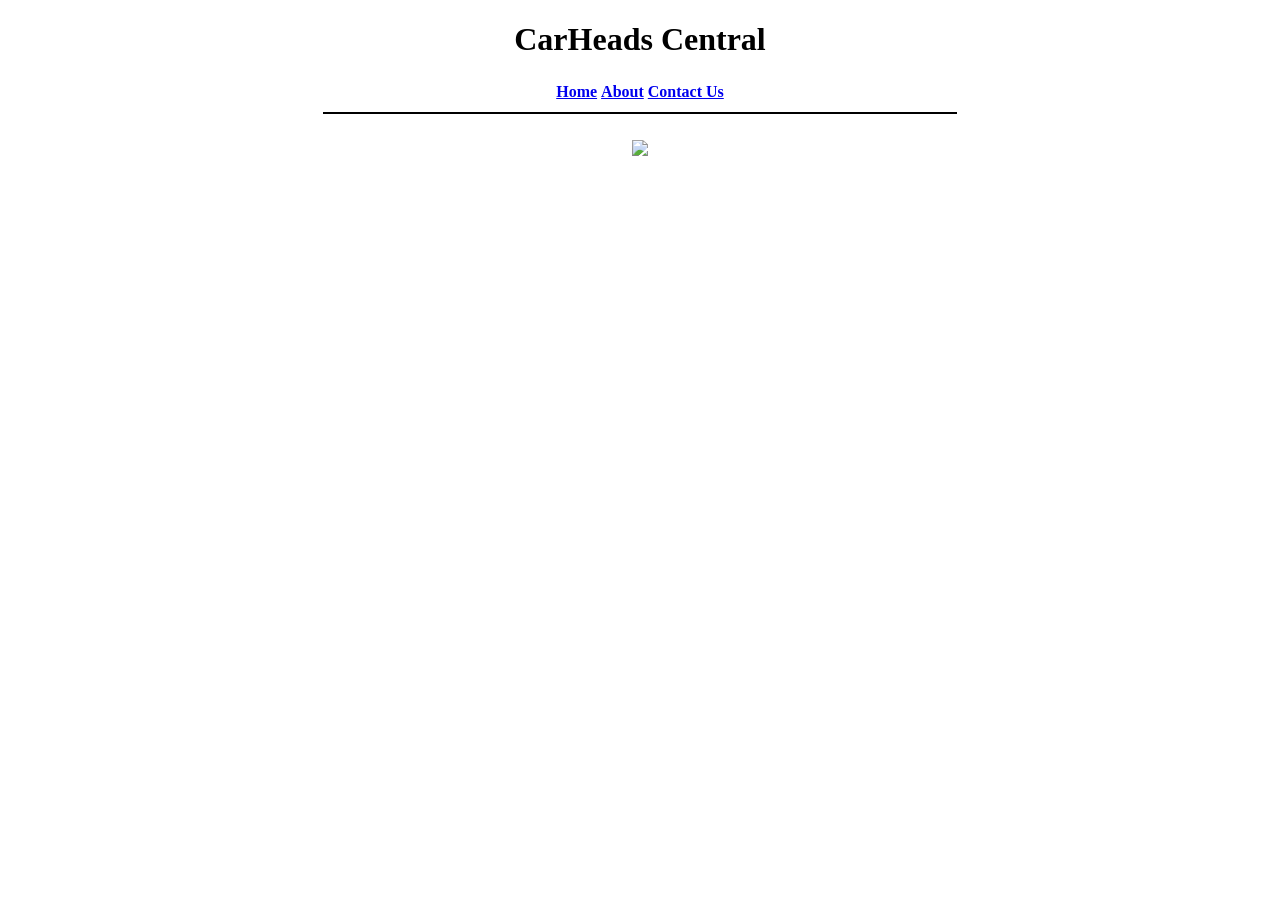
==== about.html @ f325de7a "Add files via upload" ====
<!DOCTYPE html>
<html>
    <head>
        <link rel="stylesheet" href="css/styles.css">
        <title>Home Page</title>
    </head>
    <body style="text-align: center;">
        <h1>CarHeads Central</h1>
        <table align="center">
            <tr>
                <th><a href=index.html>Home</a></th>
                <th><a href=about.html>About</a></th>
                <th><a href=contact.html>Contact Us</a></th>
            </tr>
        </table>
        <hr color="black" style="width: 50%;"></br>
        <img src="https://i0.wp.com/picjumbo.com/wp-content/uploads/lexus-supercar-hypersport-ai-concept-car-free-photo.jpg?w=2210&quality=70" height="200" class="center"></br></br>

        <iframe width="400" height="300" src="https://www.youtube-nocookie.com/embed/dQw4w9WgXcQ" title="Rick Astley - Never Gonna Give You Up (Official Video) (4K Remaster)" 
            frameborder="0" allow="accelerometer; autoplay; clipboard-write; encrypted-media; gyroscope; picture-in-picture; web-share" 
            referrerpolicy="strict-origin-when-cross-origin" allowfullscreen>
        </iframe>
    </body>
</html>
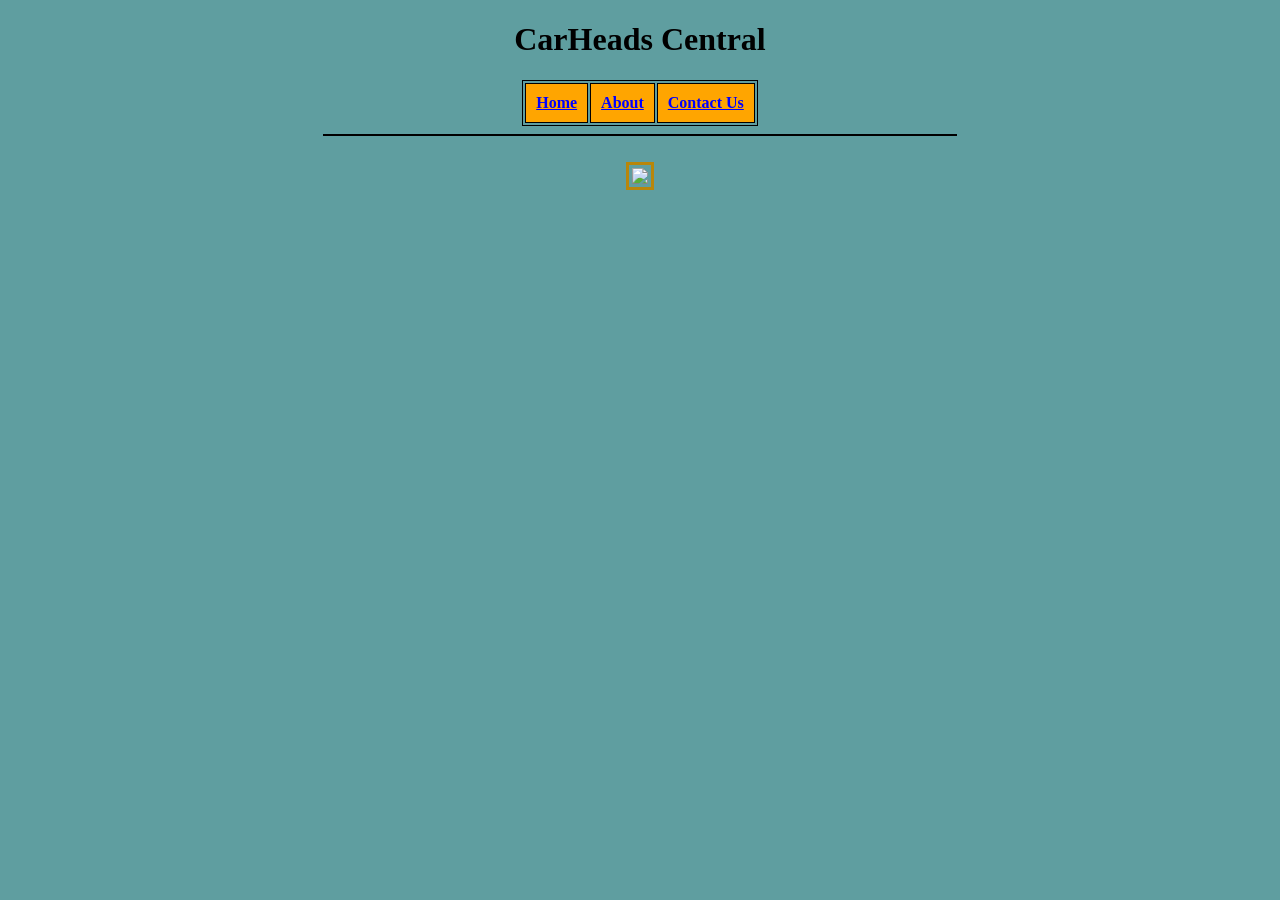
==== commit 3670074f: "Adjust iframe size in about.html Updated iframe dimensions for better display." ====
--- a/about.html
+++ b/about.html
@@ -16,7 +16,7 @@
         <hr color="black" style="width: 50%;"></br>
         <img src="https://i0.wp.com/picjumbo.com/wp-content/uploads/lexus-supercar-hypersport-ai-concept-car-free-photo.jpg?w=2210&quality=70" height="200" class="center"></br></br>
 
-        <iframe width="400" height="300" src="https://www.youtube-nocookie.com/embed/dQw4w9WgXcQ" title="Rick Astley - Never Gonna Give You Up (Official Video) (4K Remaster)" 
+        <iframe width="780" height="480" src="https://www.youtube-nocookie.com/embed/dQw4w9WgXcQ" title="Rick Astley - Never Gonna Give You Up (Official Video) (4K Remaster)" 
             frameborder="0" allow="accelerometer; autoplay; clipboard-write; encrypted-media; gyroscope; picture-in-picture; web-share" 
             referrerpolicy="strict-origin-when-cross-origin" allowfullscreen>
         </iframe>
@@ -24,3 +24,4 @@
 </html>
 
 
+
--- a/css/styles.css
+++ b/css/styles.css
@@ -0,0 +1,86 @@
+body {
+    background-color: cadetblue;
+}
+
+h1 {
+    text-align: center;
+}
+
+.center {
+    justify-content: center;
+    align-items: center;
+    border: 3px solid darkgoldenrod;
+    padding: 3px;
+}
+
+table, th {
+    border: 1px solid black;
+}
+
+th {
+    background-color: orange;
+    padding: 10px;
+}
+
+a:link {
+    color: blue;
+}
+
+a:visited {
+    color: purple;
+}
+
+a:hover {
+    color:red;
+}
+
+a:active {
+    color:royalblue;
+
+}
+
+.butt {
+    background-color: sienna;
+    color: blanchedalmond;
+    font-size: 15px;
+    padding: 12px;
+    border: none;
+    border-radius: 5px;
+    cursor: pointer;
+    
+}
+
+button {
+    display: block;
+    margin-left: auto;
+    margin-right: auto;
+    margin-top: 20px;
+}
+
+.radio-group-container {
+    display: flex;
+    justify-content: center;
+    align-items: center;
+    width: 100%; 
+}
+
+.radio-item {
+    margin: 0 10px; 
+}
+
+input[type=text], select, textarea {
+    width: 100%;
+    padding: 12px;
+    border: 1px solid beige;
+    border-radius: 4px;
+    box-sizing: border-box;
+    margin-top: 6px;
+    margin-bottom: 16px;
+    resize: vertical;
+}
+
+.form {
+    display: grid;
+    place-items: center;
+    
+}
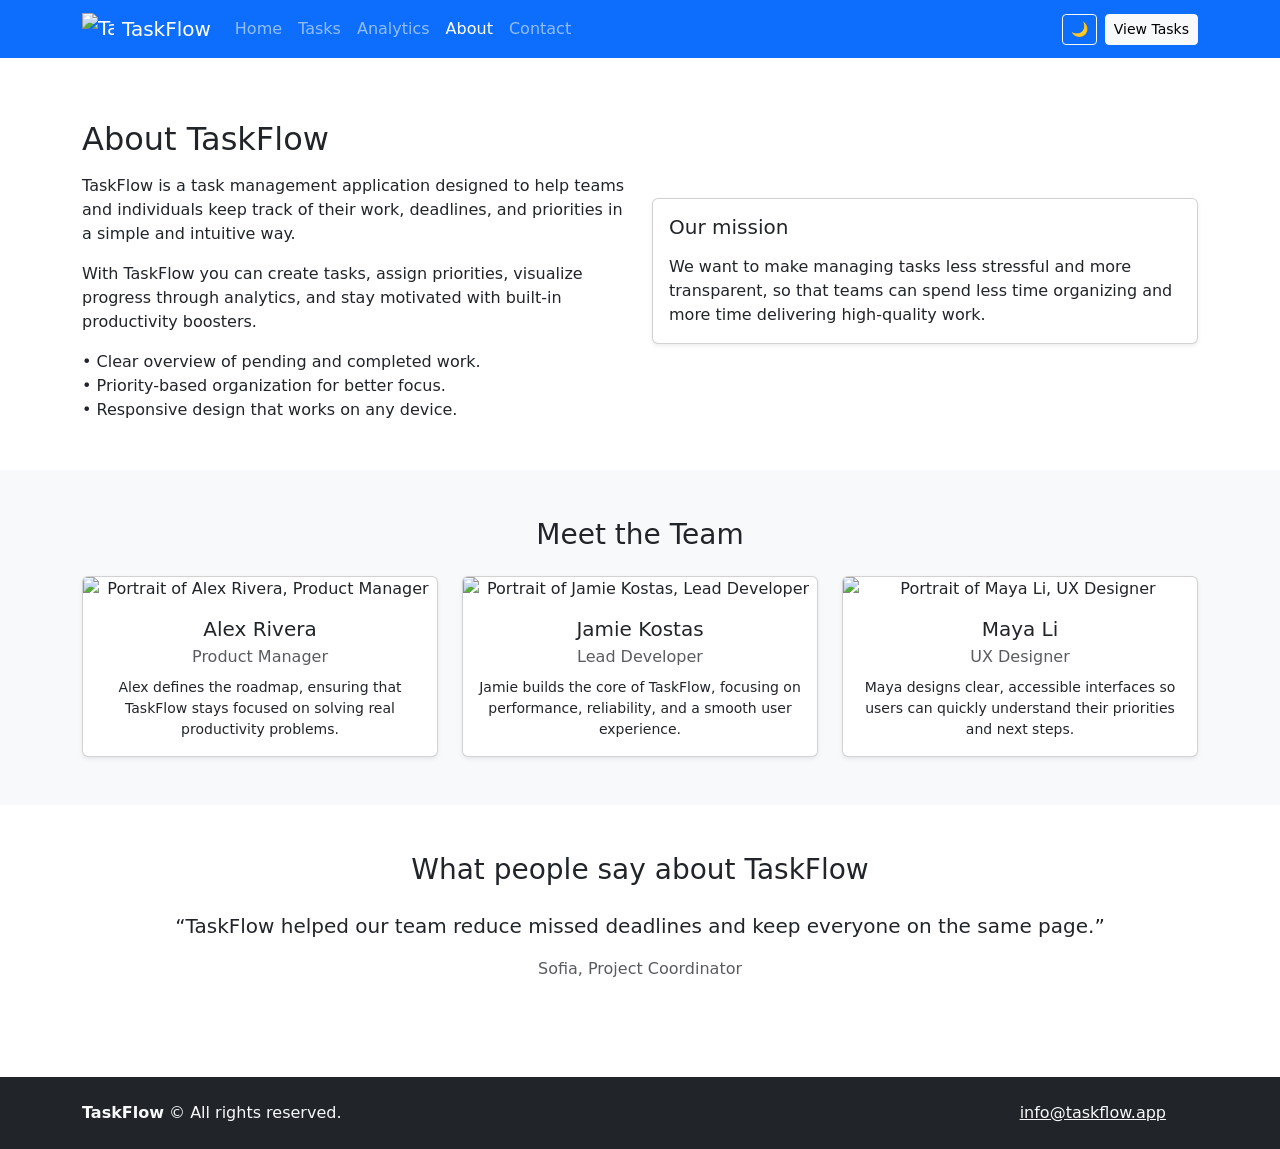
==== commit 246ab410: "Add files via upload" ====
--- a/about.html
+++ b/about.html
@@ -1,27 +1,193 @@
 <!DOCTYPE html>
-<html>
-    <head>
-        <link rel="stylesheet" href="css/styles.css">
-        <title>Home Page</title>
-    </head>
-    <body style="text-align: center;">
-        <h1>CarHeads Central</h1>
-        <table align="center">
-            <tr>
-                <th><a href=index.html>Home</a></th>
-                <th><a href=about.html>About</a></th>
-                <th><a href=contact.html>Contact Us</a></th>
-            </tr>
-        </table>
-        <hr color="black" style="width: 50%;"></br>
-        <img src="https://i0.wp.com/picjumbo.com/wp-content/uploads/lexus-supercar-hypersport-ai-concept-car-free-photo.jpg?w=2210&quality=70" height="200" class="center"></br></br>
+<html lang="en" data-theme="light">
+<head>
+  <meta charset="UTF-8">
+  <meta name="viewport" content="width=device-width, initial-scale=1">
+  <title>TaskFlow – About</title>
+  <meta name="description" content="Learn more about the TaskFlow application and team.">
+  <link href="https://cdn.jsdelivr.net/npm/bootstrap@5.3.3/dist/css/bootstrap.min.css" rel="stylesheet">
+  <link rel="stylesheet" href="css/styles.css">
+</head>
+<body>
 
-        <iframe width="780" height="480" src="https://www.youtube-nocookie.com/embed/dQw4w9WgXcQ" title="Rick Astley - Never Gonna Give You Up (Official Video) (4K Remaster)" 
-            frameborder="0" allow="accelerometer; autoplay; clipboard-write; encrypted-media; gyroscope; picture-in-picture; web-share" 
-            referrerpolicy="strict-origin-when-cross-origin" allowfullscreen>
-        </iframe>
-    </body>
+<header>
+  <nav class="navbar navbar-expand-lg navbar-dark bg-primary fixed-top">
+    <div class="container">
+      <a class="navbar-brand d-flex align-items-center" href="index.html">
+        <img src="images/taskflow-logo.png" alt="TaskFlow logo" width="32" height="32" class="me-2">
+        <span>TaskFlow</span>
+      </a>
+      <button class="navbar-toggler" type="button" data-bs-toggle="collapse" data-bs-target="#mainNavbar" aria-controls="mainNavbar" aria-expanded="false" aria-label="Toggle navigation">
+        <span class="navbar-toggler-icon"></span>
+      </button>
+
+      <div class="collapse navbar-collapse" id="mainNavbar">
+        <ul class="navbar-nav me-auto mb-2 mb-lg-0">
+          <li class="nav-item"><a class="nav-link" href="index.html">Home</a></li>
+          <li class="nav-item"><a class="nav-link" href="tasks.html">Tasks</a></li>
+          <li class="nav-item"><a class="nav-link" href="analytics.html">Analytics</a></li>
+          <li class="nav-item"><a class="nav-link active" aria-current="page" href="about.html">About</a></li>
+          <li class="nav-item"><a class="nav-link" href="contact.html">Contact</a></li>
+        </ul>
+
+        <div class="d-flex align-items-center">
+          <button id="darkModeToggle" class="btn btn-outline-light btn-sm me-2" type="button" aria-label="Toggle dark mode">
+            🌙
+          </button>
+          <a href="tasks.html" class="btn btn-light btn-sm">View Tasks</a>
+        </div>
+      </div>
+    </div>
+  </nav>
+</header>
+
+<main class="pt-5 mt-4">
+  <!-- About app -->
+  <section class="py-5">
+    <div class="container">
+      <div class="row gy-4 align-items-center">
+        <div class="col-md-6">
+          <h1 class="h2 mb-3">About TaskFlow</h1>
+          <p>
+            TaskFlow is a task management application designed to help teams and individuals keep track of their work,
+            deadlines, and priorities in a simple and intuitive way.
+          </p>
+          <p>
+            With TaskFlow you can create tasks, assign priorities, visualize progress through analytics, and stay
+            motivated with built-in productivity boosters.
+          </p>
+          <ul class="list-unstyled mb-0">
+            <li>• Clear overview of pending and completed work.</li>
+            <li>• Priority-based organization for better focus.</li>
+            <li>• Responsive design that works on any device.</li>
+          </ul>
+        </div>
+        <div class="col-md-6">
+          <div class="card shadow-sm">
+            <div class="card-body">
+              <h2 class="h5 mb-3">Our mission</h2>
+              <p class="mb-0">
+                We want to make managing tasks less stressful and more transparent, so that teams can spend less time
+                organizing and more time delivering high-quality work.
+              </p>
+            </div>
+          </div>
+        </div>
+      </div>
+    </div>
+  </section>
+
+  <!-- Team grid -->
+  <section class="py-5 bg-light">
+    <div class="container">
+      <h2 class="h3 mb-4 text-center">Meet the Team</h2>
+      <div class="row g-4">
+        <div class="col-md-4">
+          <div class="card h-100 text-center shadow-sm">
+            <img src="https://via.placeholder.com/300x200?text=Alex+Rivera" class="card-img-top" alt="Portrait of Alex Rivera, Product Manager">
+            <div class="card-body">
+              <h3 class="h5 card-title mb-1">Alex Rivera</h3>
+              <p class="text-muted mb-2">Product Manager</p>
+              <p class="card-text small">
+                Alex defines the roadmap, ensuring that TaskFlow stays focused on solving real productivity problems.
+              </p>
+            </div>
+          </div>
+        </div>
+
+        <div class="col-md-4">
+          <div class="card h-100 text-center shadow-sm">
+            <img src="https://via.placeholder.com/300x200?text=Jamie+Kostas" class="card-img-top" alt="Portrait of Jamie Kostas, Lead Developer">
+            <div class="card-body">
+              <h3 class="h5 card-title mb-1">Jamie Kostas</h3>
+              <p class="text-muted mb-2">Lead Developer</p>
+              <p class="card-text small">
+                Jamie builds the core of TaskFlow, focusing on performance, reliability, and a smooth user experience.
+              </p>
+            </div>
+          </div>
+        </div>
+
+        <div class="col-md-4">
+          <div class="card h-100 text-center shadow-sm">
+            <img src="https://via.placeholder.com/300x200?text=Maya+Li" class="card-img-top" alt="Portrait of Maya Li, UX Designer">
+            <div class="card-body">
+              <h3 class="h5 card-title mb-1">Maya Li</h3>
+              <p class="text-muted mb-2">UX Designer</p>
+              <p class="card-text small">
+                Maya designs clear, accessible interfaces so users can quickly understand their priorities and next steps.
+              </p>
+            </div>
+          </div>
+        </div>
+      </div>
+    </div>
+  </section>
+
+  <!-- Testimonials carousel -->
+  <section class="py-5">
+    <div class="container">
+      <h2 class="h3 mb-4 text-center">What people say about TaskFlow</h2>
+      <div id="testimonialsCarousel" class="carousel slide" data-bs-ride="carousel" aria-label="TaskFlow testimonials">
+        <div class="carousel-indicators">
+          <button type="button" data-bs-target="#testimonialsCarousel" data-bs-slide-to="0" class="active" aria-current="true" aria-label="Testimonial 1"></button>
+          <button type="button" data-bs-target="#testimonialsCarousel" data-bs-slide-to="1" aria-label="Testimonial 2"></button>
+          <button type="button" data-bs-target="#testimonialsCarousel" data-bs-slide-to="2" aria-label="Testimonial 3"></button>
+        </div>
+        <div class="carousel-inner">
+          <div class="carousel-item active">
+            <div class="d-flex flex-column align-items-center">
+              <p class="lead text-center mb-3">
+                “TaskFlow helped our team reduce missed deadlines and keep everyone on the same page.”
+              </p>
+              <p class="mb-0 text-muted">Sofia, Project Coordinator</p>
+            </div>
+          </div>
+          <div class="carousel-item">
+            <div class="d-flex flex-column align-items-center">
+              <p class="lead text-center mb-3">
+                “The analytics view gives me a quick snapshot of what still needs attention.”
+              </p>
+              <p class="mb-0 text-muted">Nikos, Team Lead</p>
+            </div>
+          </div>
+          <div class="carousel-item">
+            <div class="d-flex flex-column align-items-center">
+              <p class="lead text-center mb-3">
+                “I love that TaskFlow works just as well on my phone as on my laptop.”
+              </p>
+              <p class="mb-0 text-muted">Maria, Freelancer</p>
+            </div>
+          </div>
+        </div>
+        <button class="carousel-control-prev" type="button" data-bs-target="#testimonialsCarousel" data-bs-slide="prev">
+          <span class="carousel-control-prev-icon" aria-hidden="true"></span>
+          <span class="visually-hidden">Previous</span>
+        </button>
+        <button class="carousel-control-next" type="button" data-bs-target="#testimonialsCarousel" data-bs-slide="next">
+          <span class="carousel-control-next-icon" aria-hidden="true"></span>
+          <span class="visually-hidden">Next</span>
+        </button>
+      </div>
+    </div>
+  </section>
+</main>
+
+<footer class="bg-dark text-light py-4 mt-5">
+  <div class="container d-flex flex-column flex-md-row justify-content-between align-items-center">
+    <div class="mb-3 mb-md-0">
+      <span class="fw-bold">TaskFlow</span> © <span id="footerYear"></span> All rights reserved.
+    </div>
+    <div>
+      <a href="mailto:info@taskflow.app" class="text-light me-3">info@taskflow.app</a>
+      <a href="#" class="text-light me-2" aria-label="TaskFlow on Twitter"><i class="bi bi-twitter"></i></a>
+      <a href="#" class="text-light me-2" aria-label="TaskFlow on LinkedIn"><i class="bi bi-linkedin"></i></a>
+      <a href="#" class="text-light" aria-label="TaskFlow on GitHub"><i class="bi bi-github"></i></a>
+    </div>
+  </div>
+</footer>
+
+<script src="https://cdn.jsdelivr.net/npm/bootstrap@5.3.3/dist/js/bootstrap.bundle.min.js"></script>
+<script src="js/main.js"></script>
+</body>
 </html>
-
-
-
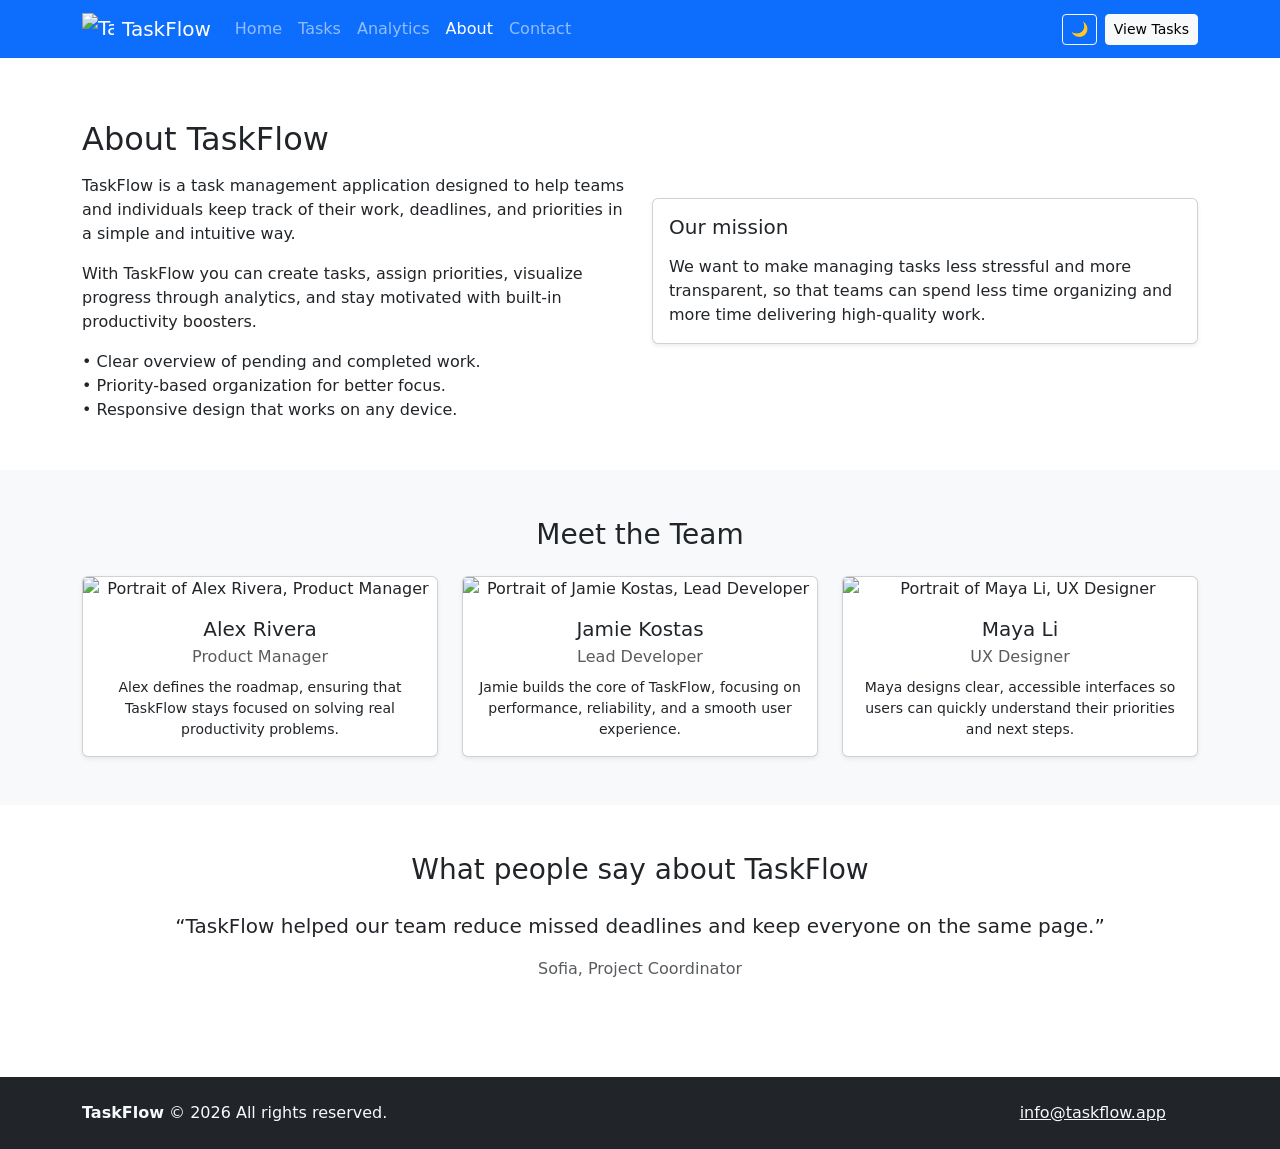
==== commit 9cd1d27e: "Update about.html" ====
--- a/about.html
+++ b/about.html
@@ -191,3 +191,5 @@
 <script src="js/main.js"></script>
 </body>
 </html>
+
+
--- a/css/styles.css
+++ b/css/styles.css
@@ -0,0 +1,91 @@
+/* css/styles.css - COMPLETE FILE */
+
+/* Dark mode support */
+:root {
+  --bs-body-bg: #ffffff;
+  --bs-body-color: #212529;
+  --bs-card-bg: #ffffff;
+  --bs-primary: #0d6efd;
+}
+
+html[data-theme="dark"] {
+  --bs-body-bg: #121212;
+  --bs-body-color: #f8f9fa;
+  --bs-card-bg: #1e1e1e;
+  --bs-primary: #0d6efd;
+}
+
+body {
+  background-color: var(--bs-body-bg);
+  color: var(--bs-body-color);
+  transition: background-color 0.3s ease, color 0.3s ease;
+}
+
+.card {
+  background-color: var(--bs-card-bg);
+  border-color: var(--bs-border-color-translucent);
+  transition: background-color 0.3s ease;
+}
+
+.navbar {
+  background-color: var(--bs-primary) !important;
+}
+
+html[data-theme="dark"] .navbar {
+  background-color: var(--bs-primary) !important;
+}
+
+/* Fix navbar text */
+html[data-theme="dark"] .navbar-dark .navbar-nav .nav-link {
+  color: rgba(255,255,255,0.8);
+}
+
+html[data-theme="dark"] .navbar-dark .navbar-nav .nav-link:hover {
+  color: #ffffff;
+}
+
+/* Fix carousel text */
+html[data-theme="dark"] #testimonialsCarousel .carousel-item {
+  color: var(--bs-body-color);
+}
+
+html[data-theme="dark"] .blockquote {
+  color: var(--bs-body-color);
+}
+
+/* Layout fixes */
+main {
+  min-height: 60vh;
+  padding-top: 80px; /* Account for fixed navbar */
+}
+
+/* Table improvements */
+.table {
+  --bs-table-bg: var(--bs-card-bg);
+}
+
+html[data-theme="dark"] .table {
+  --bs-table-color: var(--bs-body-color);
+  color: var(--bs-body-color);
+}
+
+/* Form improvements */
+html[data-theme="dark"] .form-control,
+html[data-theme="dark"] .form-select {
+  background-color: #2d2d2d;
+  border-color: #444;
+  color: #f8f9fa;
+}
+
+html[data-theme="dark"] .form-control:focus,
+html[data-theme="dark"] .form-select:focus {
+  background-color: #2d2d2d;
+  border-color: var(--bs-primary);
+  color: #f8f9fa;
+  box-shadow: 0 0 0 0.25rem rgba(13,110,253,0.25);
+}
+
+/* Badge fixes */
+html[data-theme="dark"] .badge.bg-warning {
+  color: #000;
+}
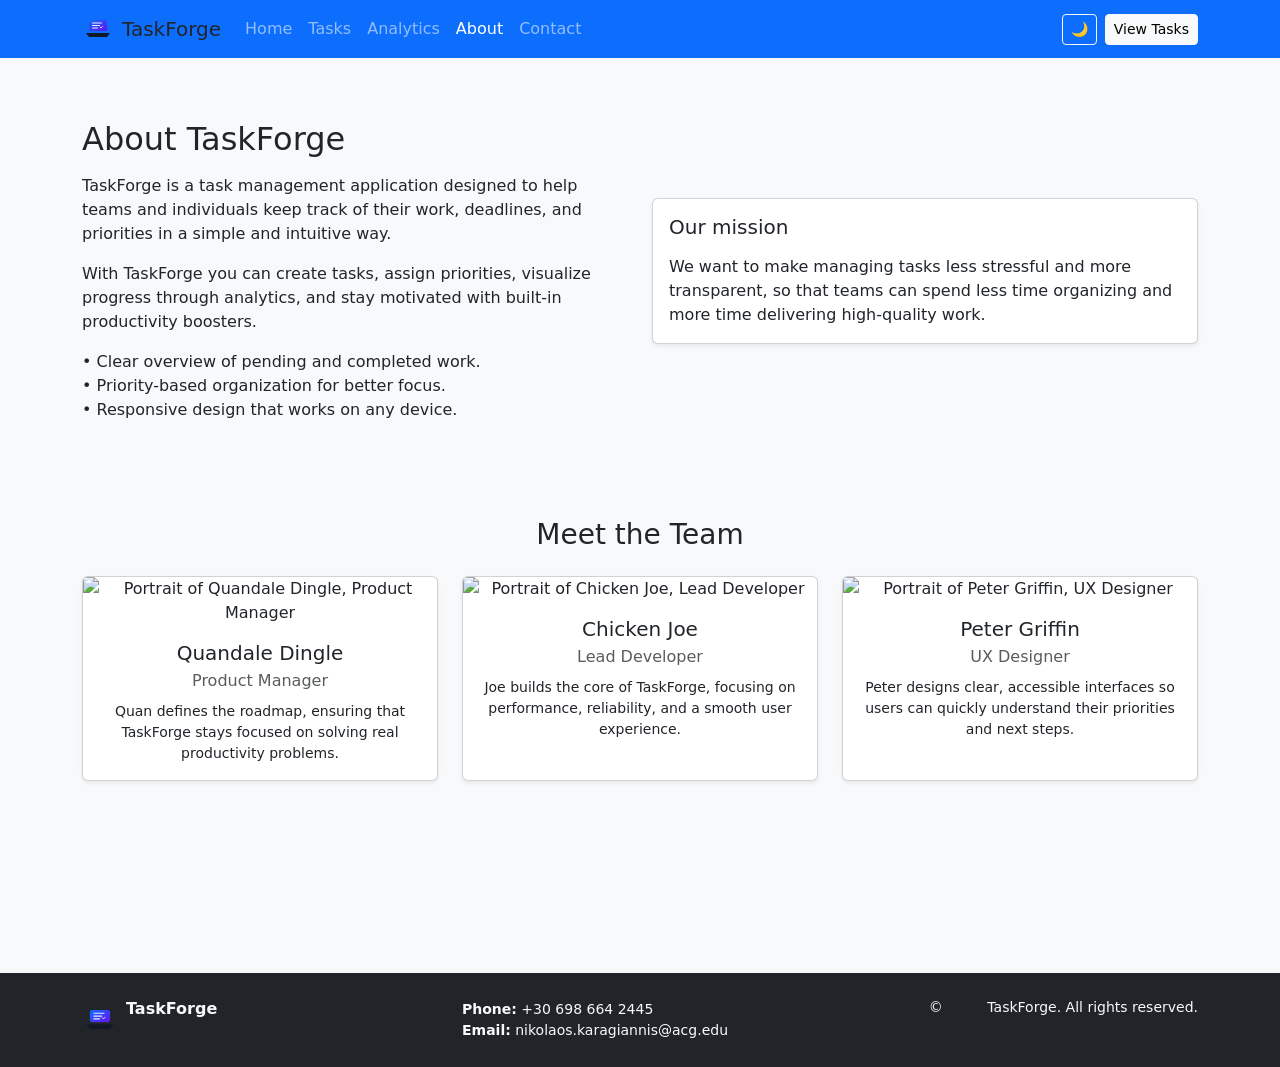
==== commit 7e9b3454: "Final update major fix (although not perfect) of dark mode and the display layout of tasks" ====
--- a/about.html
+++ b/about.html
@@ -3,10 +3,13 @@
 <head>
   <meta charset="UTF-8">
   <meta name="viewport" content="width=device-width, initial-scale=1">
-  <title>TaskFlow – About</title>
-  <meta name="description" content="Learn more about the TaskFlow application and team.">
+  <title>TaskForge – About</title>
+  <meta name="description" content="Learn more about the TaskForge application and team.">
   <link href="https://cdn.jsdelivr.net/npm/bootstrap@5.3.3/dist/css/bootstrap.min.css" rel="stylesheet">
   <link rel="stylesheet" href="css/styles.css">
+
+  <!-- Favicon -->
+  <link rel="icon" type="image/png" sizes="32x32" href="img/taskforge-logo.ico">
 </head>
 <body>
 
@@ -14,8 +17,8 @@
   <nav class="navbar navbar-expand-lg navbar-dark bg-primary fixed-top">
     <div class="container">
       <a class="navbar-brand d-flex align-items-center" href="index.html">
-        <img src="images/taskflow-logo.png" alt="TaskFlow logo" width="32" height="32" class="me-2">
-        <span>TaskFlow</span>
+        <img src="img/taskforge-logo.svg" alt="TaskForge logo" width="32" height="32" class="me-2">
+        <span>TaskForge</span>
       </a>
       <button class="navbar-toggler" type="button" data-bs-toggle="collapse" data-bs-target="#mainNavbar" aria-controls="mainNavbar" aria-expanded="false" aria-label="Toggle navigation">
         <span class="navbar-toggler-icon"></span>
@@ -47,13 +50,13 @@
     <div class="container">
       <div class="row gy-4 align-items-center">
         <div class="col-md-6">
-          <h1 class="h2 mb-3">About TaskFlow</h1>
+          <h1 class="h2 mb-3">About TaskForge</h1>
           <p>
-            TaskFlow is a task management application designed to help teams and individuals keep track of their work,
+            TaskForge is a task management application designed to help teams and individuals keep track of their work,
             deadlines, and priorities in a simple and intuitive way.
           </p>
           <p>
-            With TaskFlow you can create tasks, assign priorities, visualize progress through analytics, and stay
+            With TaskForge you can create tasks, assign priorities, visualize progress through analytics, and stay
             motivated with built-in productivity boosters.
           </p>
           <ul class="list-unstyled mb-0">
@@ -78,18 +81,19 @@
   </section>
 
   <!-- Team grid -->
-  <section class="py-5 bg-light">
+  <section class="py-5">
     <div class="container">
       <h2 class="h3 mb-4 text-center">Meet the Team</h2>
       <div class="row g-4">
         <div class="col-md-4">
           <div class="card h-100 text-center shadow-sm">
-            <img src="https://via.placeholder.com/300x200?text=Alex+Rivera" class="card-img-top" alt="Portrait of Alex Rivera, Product Manager">
+            <img src="https://preview.redd.it/quandale-dingle-restored-v0-yv9145ea62391.jpg?width=500&format=pjpg&auto=webp&s=3e999e3c8669fa5b7534432c147036f1e494d90e" 
+            class="card-img-top" alt="Portrait of Quandale Dingle, Product Manager">
             <div class="card-body">
-              <h3 class="h5 card-title mb-1">Alex Rivera</h3>
+              <h3 class="h5 card-title mb-1">Quandale Dingle</h3>
               <p class="text-muted mb-2">Product Manager</p>
               <p class="card-text small">
-                Alex defines the roadmap, ensuring that TaskFlow stays focused on solving real productivity problems.
+                Quan defines the roadmap, ensuring that TaskForge stays focused on solving real productivity problems.
               </p>
             </div>
           </div>
@@ -97,12 +101,13 @@
 
         <div class="col-md-4">
           <div class="card h-100 text-center shadow-sm">
-            <img src="https://via.placeholder.com/300x200?text=Jamie+Kostas" class="card-img-top" alt="Portrait of Jamie Kostas, Lead Developer">
+            <img src="https://cdnb.artstation.com/p/assets/images/images/026/961/223/large/samuel-martins-render-insta-final4.jpg?1590193748" 
+            class="card-img-top" alt="Portrait of Chicken Joe, Lead Developer">
             <div class="card-body">
-              <h3 class="h5 card-title mb-1">Jamie Kostas</h3>
+              <h3 class="h5 card-title mb-1">Chicken Joe</h3>
               <p class="text-muted mb-2">Lead Developer</p>
               <p class="card-text small">
-                Jamie builds the core of TaskFlow, focusing on performance, reliability, and a smooth user experience.
+                Joe builds the core of TaskForge, focusing on performance, reliability, and a smooth user experience.
               </p>
             </div>
           </div>
@@ -110,12 +115,13 @@
 
         <div class="col-md-4">
           <div class="card h-100 text-center shadow-sm">
-            <img src="https://via.placeholder.com/300x200?text=Maya+Li" class="card-img-top" alt="Portrait of Maya Li, UX Designer">
+            <img src="https://preview.redd.it/are-you-the-family-guy-because-youre-peter-griffin-or-are-v0-mxuao4bg49ec1.jpeg?width=1080&crop=smart&auto=webp&s=82e3dfbcac449cb310b8d8b4cb1076dbe30e9e84" 
+            class="card-img-top" alt="Portrait of Peter Griffin, UX Designer">
             <div class="card-body">
-              <h3 class="h5 card-title mb-1">Maya Li</h3>
+              <h3 class="h5 card-title mb-1">Peter Griffin</h3>
               <p class="text-muted mb-2">UX Designer</p>
               <p class="card-text small">
-                Maya designs clear, accessible interfaces so users can quickly understand their priorities and next steps.
+                Peter designs clear, accessible interfaces so users can quickly understand their priorities and next steps.
               </p>
             </div>
           </div>
@@ -124,69 +130,47 @@
     </div>
   </section>
 
-  <!-- Testimonials carousel -->
   <section class="py-5">
-    <div class="container">
-      <h2 class="h3 mb-4 text-center">What people say about TaskFlow</h2>
-      <div id="testimonialsCarousel" class="carousel slide" data-bs-ride="carousel" aria-label="TaskFlow testimonials">
-        <div class="carousel-indicators">
-          <button type="button" data-bs-target="#testimonialsCarousel" data-bs-slide-to="0" class="active" aria-current="true" aria-label="Testimonial 1"></button>
-          <button type="button" data-bs-target="#testimonialsCarousel" data-bs-slide-to="1" aria-label="Testimonial 2"></button>
-          <button type="button" data-bs-target="#testimonialsCarousel" data-bs-slide-to="2" aria-label="Testimonial 3"></button>
+  <div class="container">
+    <div class="elfsight-app-939d3560-6195-4a16-a0b2-995161cbea63" data-elfsight-app-lazy></div>
+  </div>
+</section>
+
+
+<footer class="bg-dark text-light py-4 mt-5">
+  <div class="container">
+    <div class="row gy-3 align-items-center">
+      <div class="col-md-4 d-flex align-items-center">
+        <img src="img/taskforge-logo.svg" alt="TaskForge logo" width="36" height="36" class="me-2">
+        <div>
+          <div class="fw-bold">TaskForge</div>
+          <div class="small text-muted">Stay on top of your tasks.</div>
         </div>
-        <div class="carousel-inner">
-          <div class="carousel-item active">
-            <div class="d-flex flex-column align-items-center">
-              <p class="lead text-center mb-3">
-                “TaskFlow helped our team reduce missed deadlines and keep everyone on the same page.”
-              </p>
-              <p class="mb-0 text-muted">Sofia, Project Coordinator</p>
-            </div>
-          </div>
-          <div class="carousel-item">
-            <div class="d-flex flex-column align-items-center">
-              <p class="lead text-center mb-3">
-                “The analytics view gives me a quick snapshot of what still needs attention.”
-              </p>
-              <p class="mb-0 text-muted">Nikos, Team Lead</p>
-            </div>
-          </div>
-          <div class="carousel-item">
-            <div class="d-flex flex-column align-items-center">
-              <p class="lead text-center mb-3">
-                “I love that TaskFlow works just as well on my phone as on my laptop.”
-              </p>
-              <p class="mb-0 text-muted">Maria, Freelancer</p>
-            </div>
+      </div>
+
+      <div class="col-md-4">
+        <div class="small">
+          <div><strong>Phone:</strong> <a href="tel:+306986642445" class="link-light text-decoration-none">+30 698 664 2445</a></div>
+          <div><strong>Email:</strong> <a href="mailto:nikolaos.karagiannis@acg.edu" class="link-light text-decoration-none">nikolaos.karagiannis@acg.edu</a></div>
+        </div>
+      </div>
+
+      <div class="col-md-4 d-flex justify-content-md-end">
+        <div class="text-md-end small">
+          <div>© <span id="footerYear"></span> TaskForge. All rights reserved.</div>
+          <div class="mt-1">
+            <a href="#" class="text-light me-2" aria-label="TaskForge on Twitter"><i class="bi bi-twitter"></i></a>
+            <a href="#" class="text-light me-2" aria-label="TaskForge on LinkedIn"><i class="bi bi-linkedin"></i></a>
+            <a href="#" class="text-light" aria-label="TaskForge on GitHub"><i class="bi bi-github"></i></a>
           </div>
         </div>
-        <button class="carousel-control-prev" type="button" data-bs-target="#testimonialsCarousel" data-bs-slide="prev">
-          <span class="carousel-control-prev-icon" aria-hidden="true"></span>
-          <span class="visually-hidden">Previous</span>
-        </button>
-        <button class="carousel-control-next" type="button" data-bs-target="#testimonialsCarousel" data-bs-slide="next">
-          <span class="carousel-control-next-icon" aria-hidden="true"></span>
-          <span class="visually-hidden">Next</span>
-        </button>
       </div>
-    </div>
-  </section>
-</main>
-
-<footer class="bg-dark text-light py-4 mt-5">
-  <div class="container d-flex flex-column flex-md-row justify-content-between align-items-center">
-    <div class="mb-3 mb-md-0">
-      <span class="fw-bold">TaskFlow</span> © <span id="footerYear"></span> All rights reserved.
-    </div>
-    <div>
-      <a href="mailto:info@taskflow.app" class="text-light me-3">info@taskflow.app</a>
-      <a href="#" class="text-light me-2" aria-label="TaskFlow on Twitter"><i class="bi bi-twitter"></i></a>
-      <a href="#" class="text-light me-2" aria-label="TaskFlow on LinkedIn"><i class="bi bi-linkedin"></i></a>
-      <a href="#" class="text-light" aria-label="TaskFlow on GitHub"><i class="bi bi-github"></i></a>
     </div>
   </div>
 </footer>
 
+
+<script src="https://elfsightcdn.com/platform.js"></script>
 <script src="https://cdn.jsdelivr.net/npm/bootstrap@5.3.3/dist/js/bootstrap.bundle.min.js"></script>
 <script src="js/main.js"></script>
 </body>
--- a/css/styles.css
+++ b/css/styles.css
@@ -1,91 +1,146 @@
-/* css/styles.css - COMPLETE FILE */
-
-/* Dark mode support */
-:root {
-  --bs-body-bg: #ffffff;
-  --bs-body-color: #212529;
-  --bs-card-bg: #ffffff;
-  --bs-primary: #0d6efd;
+/* ====== Base theme variables ====== */
+html[data-theme="light"] {
+  --page-bg: #f8f9fa;
+  --section-bg: #ffffff;
+  --section-alt-bg: #f8f9fa;
+  --card-bg: #ffffff;
+  --text-color: #212529;
 }
 
 html[data-theme="dark"] {
-  --bs-body-bg: #121212;
-  --bs-body-color: #f8f9fa;
-  --bs-card-bg: #1e1e1e;
-  --bs-primary: #0d6efd;
+  --page-bg: #121212;
+  --section-bg: #1e1e1e;
+  --section-alt-bg: #111827;
+  --card-bg: #1f2933;
+  --text-color: #f8f9fa;
 }
 
+/* ====== Global ====== */
 body {
-  background-color: var(--bs-body-bg);
-  color: var(--bs-body-color);
-  transition: background-color 0.3s ease, color 0.3s ease;
+  background-color: var(--page-bg);
+  color: var(--text-color);
 }
 
-.card {
-  background-color: var(--bs-card-bg);
-  border-color: var(--bs-border-color-translucent);
-  transition: background-color 0.3s ease;
+main {
+  min-height: 60vh;
 }
 
-.navbar {
-  background-color: var(--bs-primary) !important;
+/* Smooth theme transitions */
+body,
+.card,
+#home-hero,
+#motivation,
+#analytics-overview,
+#latest-activity {
+  transition: background-color 0.25s ease, color 0.25s ease;
 }
 
-html[data-theme="dark"] .navbar {
-  background-color: var(--bs-primary) !important;
+/* Cards follow theme */
+.card {
+  background-color: var(--card-bg);
+  color: var(--text-color);
 }
 
-/* Fix navbar text */
-html[data-theme="dark"] .navbar-dark .navbar-nav .nav-link {
-  color: rgba(255,255,255,0.8);
+/* Hero and light sections respect theme */
+#home-hero,
+#motivation {
+  background-color: var(--section-alt-bg) !important;
 }
 
-html[data-theme="dark"] .navbar-dark .navbar-nav .nav-link:hover {
-  color: #ffffff;
+/* Analytics overview section uses main section background */
+#analytics-overview {
+  background-color: var(--section-bg);
 }
 
-/* Fix carousel text */
-html[data-theme="dark"] #testimonialsCarousel .carousel-item {
-  color: var(--bs-body-color);
+/* Force body text and headings to follow theme color */
+body,
+p,
+span,
+li,
+h1,
+h2,
+h3,
+h4,
+h5,
+h6 {
+  color: var(--text-color);
 }
 
-html[data-theme="dark"] .blockquote {
-  color: var(--bs-body-color);
+/* Muted text adjusted for dark mode */
+html[data-theme="dark"] .text-muted {
+  color: rgba(248, 249, 250, 0.6) !important;
 }
 
-/* Layout fixes */
-main {
-  min-height: 60vh;
-  padding-top: 80px; /* Account for fixed navbar */
+/* Links */
+a {
+  color: #0d6efd;
 }
 
-/* Table improvements */
-.table {
-  --bs-table-bg: var(--bs-card-bg);
+html[data-theme="dark"] a {
+  color: #66b2ff;
 }
 
-html[data-theme="dark"] .table {
-  --bs-table-color: var(--bs-body-color);
-  color: var(--bs-body-color);
+/* Outline primary button in dark mode */
+html[data-theme="dark"] .btn-outline-primary {
+  color: #66b2ff;
+  border-color: #66b2ff;
 }
 
-/* Form improvements */
-html[data-theme="dark"] .form-control,
-html[data-theme="dark"] .form-select {
-  background-color: #2d2d2d;
-  border-color: #444;
+html[data-theme="dark"] .btn-outline-primary:hover {
+  background-color: #66b2ff;
+  color: #111827;
+}
+
+/* ====== Team cards ====== */
+.team-card-img {
+  width: 100%;
+  height: 220px;
+  object-fit: cover;
+  object-position: center;
+}
+
+/* ====== Latest Activity ====== */
+#latest-activity {
+  background-color: var(--section-bg);
+}
+
+#latest-activity .list-group-item {
+  background-color: var(--card-bg);
+  color: var(--text-color);
+  border-color: rgba(0, 0, 0, 0.125);
+}
+
+html[data-theme="dark"] #latest-activity .list-group-item {
+  border-color: #2d3748;
+}
+
+#latest-activity .list-group-item p,
+#latest-activity .list-group-item small,
+#latest-activity .list-group-item h3 {
+  color: var(--text-color);
+}
+
+/* ====== Footer ====== */
+footer {
+  background-color: #111827;
   color: #f8f9fa;
 }
 
-html[data-theme="dark"] .form-control:focus,
-html[data-theme="dark"] .form-select:focus {
-  background-color: #2d2d2d;
-  border-color: var(--bs-primary);
-  color: #f8f9fa;
-  box-shadow: 0 0 0 0.25rem rgba(13,110,253,0.25);
+/* Footer subtitle "Stay on top of your tasks." */
+footer .small.text-muted {
+  color: rgba(255, 255, 255, 0.7);
 }
 
-/* Badge fixes */
-html[data-theme="dark"] .badge.bg-warning {
-  color: #000;
+/* In light mode, footer subtitle darker */
+html[data-theme="light"] footer .small.text-muted {
+  color: #6c757d;
 }
+
+footer a {
+  text-decoration: none;
+}
+
+/* Keep social icons visible in both modes */
+footer a.text-light {
+  color: #f8f9fa !important;
+}
